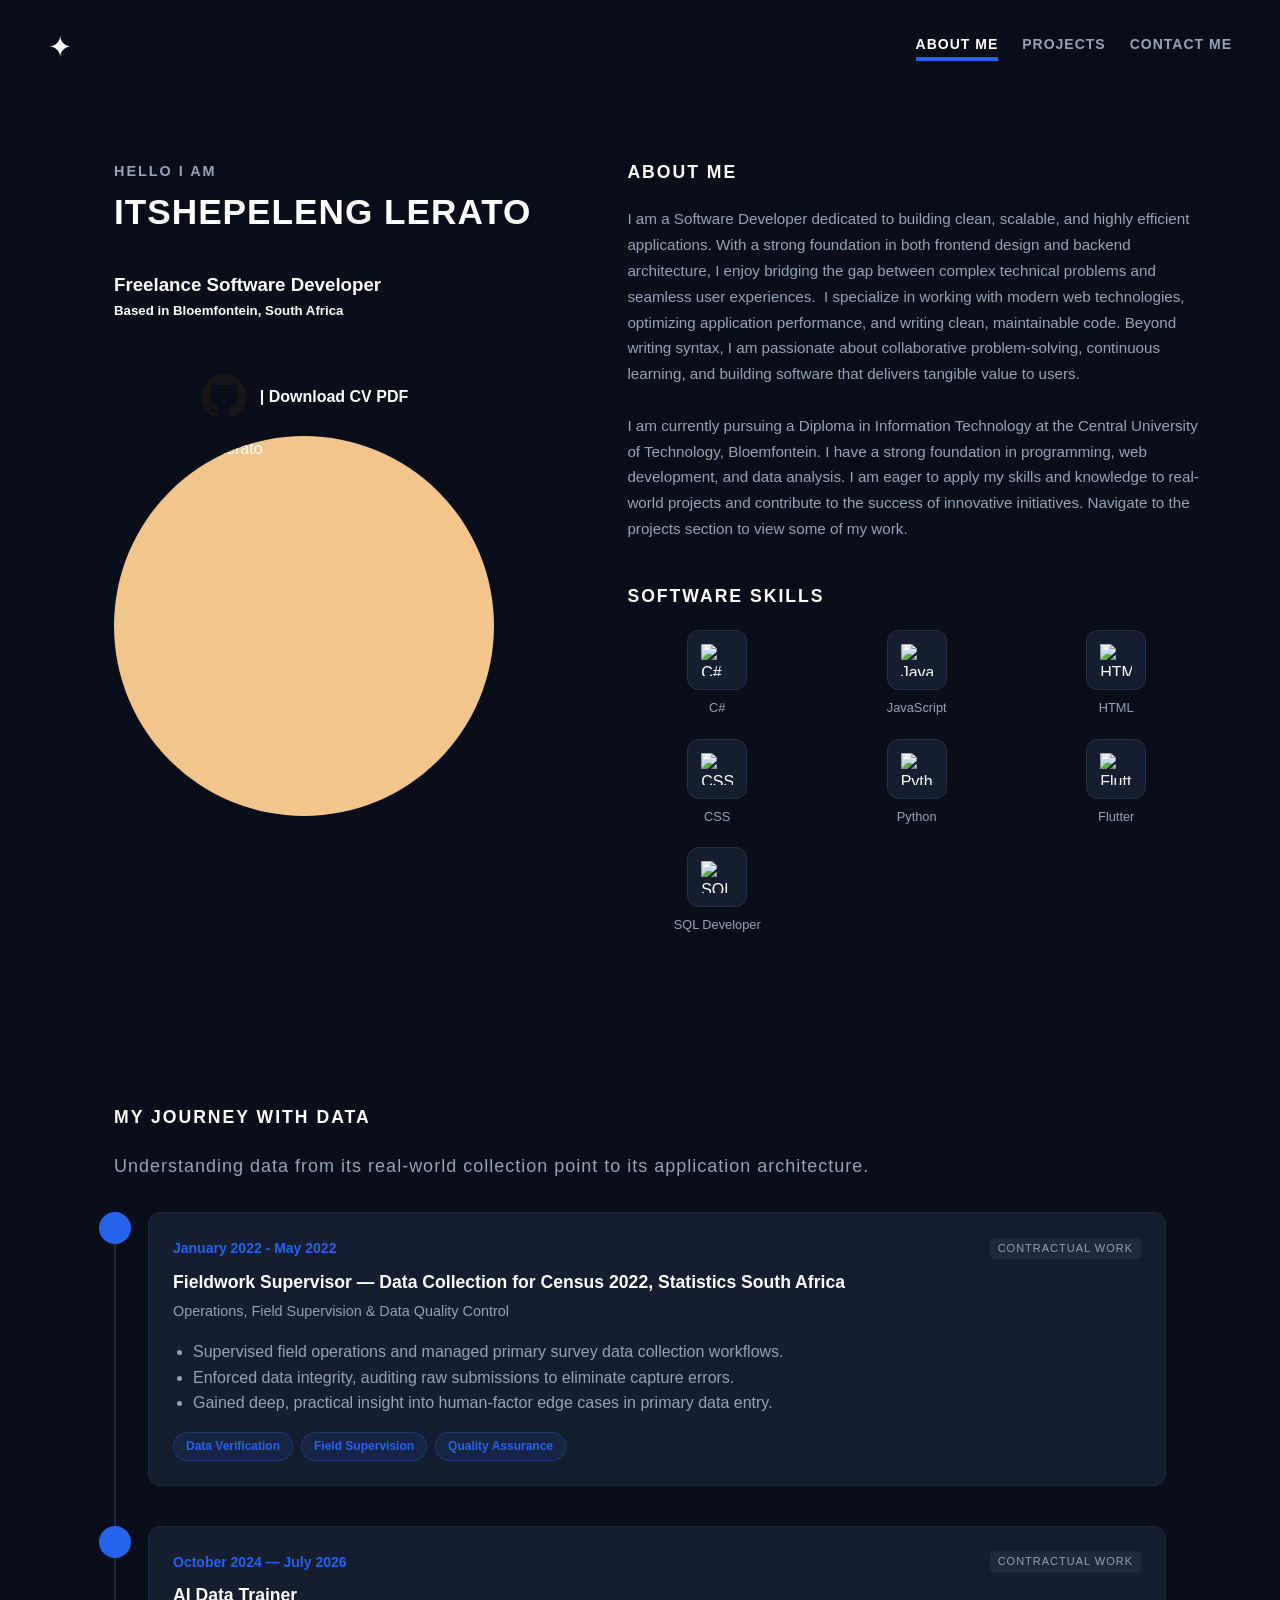
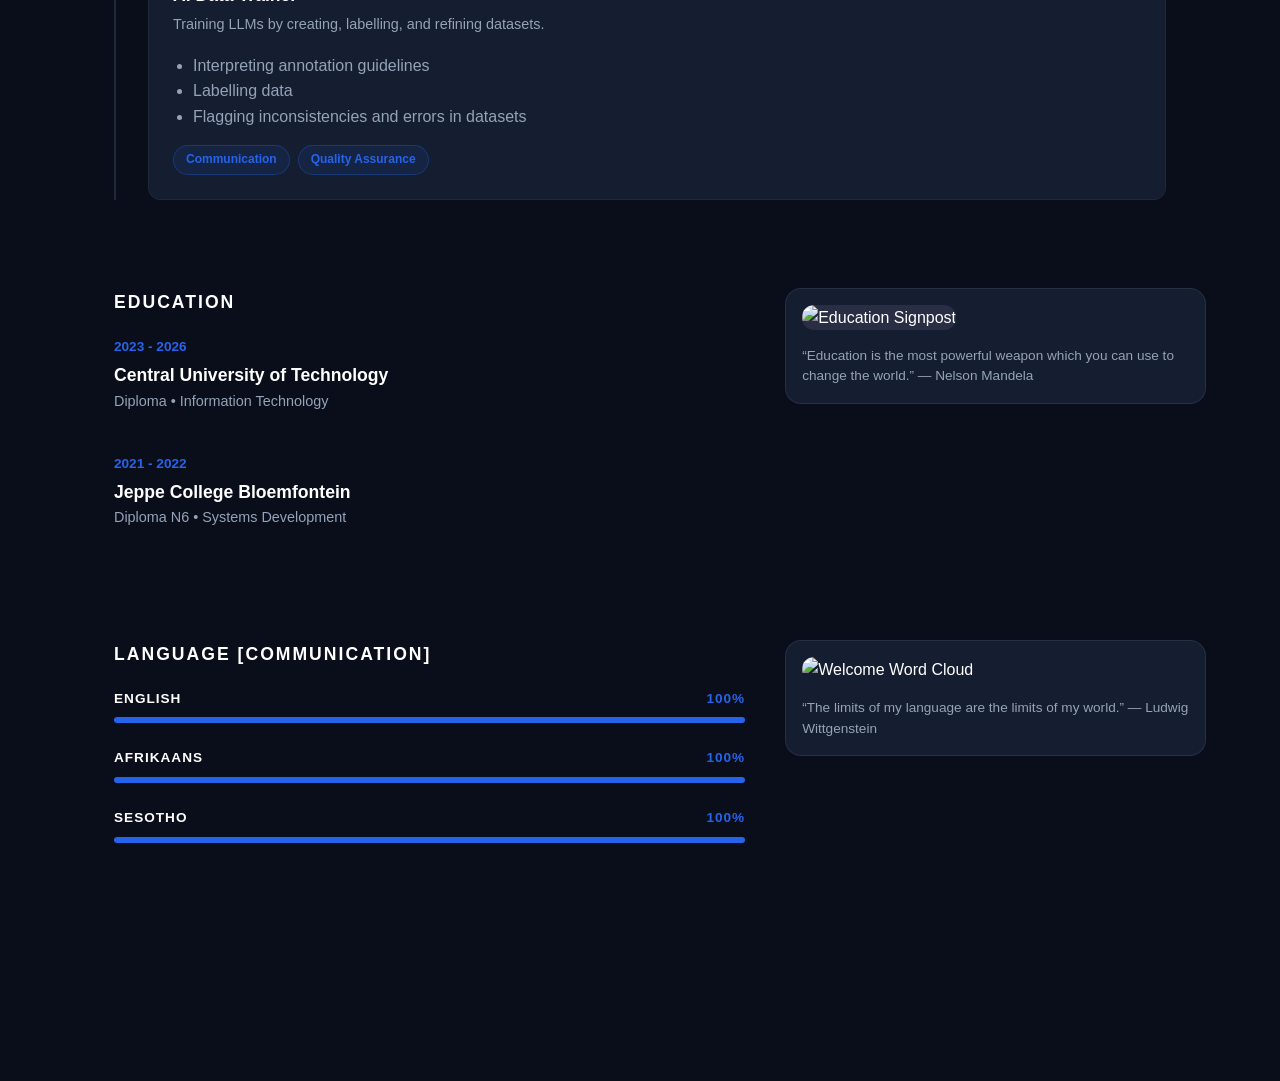
==== index.html @ 6b4634fc "Add portfolio links and contact form" ====
<!DOCTYPE html>
<html lang="en">
<head>
  <meta charset="UTF-8" />
  <meta name="viewport" content="width=device-width, initial-scale=1.0"/>
  <title>Itshepeleng Lerato Portfolio</title>
  <link rel="stylesheet" href="css/styles.css" />
</head>
<body>

  <!-- Top Navigation Bar -->
  <header class="navbar">
    <div class="nav-logo">✦</div>
    <nav class="nav-links">
      <a href="index.html" class="nav-item active">ABOUT ME</a>
      <a href="projects.html" class="nav-item">PROJECTS</a>
      <a href="contact.html" class="nav-item">CONTACT ME</a>
    </nav>
  </header>

  <main class="container">
    
    <!-- Hero / About Section -->
    <section id="about" class="hero-section">
      <div class="hero-left">
        <span class="greeting">HELLO I AM</span>
        <h1 class="hero-name">ITSHEPELENG LERATO</h1>

        <h3>Freelance Software Developer</h3>
        <h5>Based in Bloemfontein, South Africa </h5><br><br>
        <div class="profile-links">
          <a class="profile-github-link" href="https://github.com/Itshepeleng" target="_blank" rel="noopener noreferrer" aria-label="Visit GitHub profile">
            <img src="assets/images/GitHub.png" alt="" />
          </a>
          <a class="cv-download-link" href="assets/documents/Itshepeleng%20Lerato%20CV1.pdf" download="Itshepeleng Lerato CV1.pdf">     |     Download CV PDF</a>
        </div>
        <!-- <div class="social-links">
          <a href="https://instagram.com" target="_blank" aria-label="Instagram"><i class="fab fa-instagram"></i></a>
          <a href="https://github.com/Itshepeleng" target="_blank" aria-label="GitHub"><i class="fab fa-github"></i></a>
        </div> -->

        <div class="avatar-wrapper">
          <img src="assets/images/IMG-20260518-WA0043.jpg" alt="Itshepeleng Lerato" class="profile-img" />
        </div>
      </div>

      <div class="hero-right">
        <div class="section-block">
          <h2 class="section-title">ABOUT ME</h2>
          <p class="bio-text">
           I am a Software Developer dedicated to building clean, scalable, and highly efficient applications. With a strong foundation in both frontend design and backend architecture, I enjoy bridging the gap between complex technical problems and seamless user experiences. 

I specialize in working with modern web technologies, optimizing application performance, and writing clean, maintainable code. Beyond writing syntax, I am passionate about collaborative problem-solving, continuous learning, and building software that delivers tangible value to users.
          </p>
          <br>
          <p class="bio-text">
            I am currently pursuing a Diploma in Information Technology at the Central University of Technology, Bloemfontein. I have a strong foundation in programming, web development, and data analysis. I am eager to apply my skills and knowledge to real-world projects and contribute to the success of innovative initiatives. Navigate to the projects section to view some of my work.
        </div>

        <!-- Software Skills Grid -->
        <div class="section-block">
          <h2 class="section-title">SOFTWARE SKILLS</h2>
          <div class="skills-grid">
            <div class="skill-card">
              <div class="icon-box"><img src="assets/images/C (CSharp).png" alt="C#" /></div>
              <span>C#</span>
            </div>
            <div class="skill-card">
              <div class="icon-box"><img src="assets/images/JavaScript.png" alt="JavaScript" /></div>
              <span>JavaScript</span>
            </div>
            <div class="skill-card">
              <div class="icon-box"><img src="assets/images/HTML5.png" alt="HTML" /></div>
              <span>HTML</span>
            </div>
            <div class="skill-card">
              <div class="icon-box"><img src="assets/images/CSS3.png" alt="CSS" /></div>
              <span>CSS</span>
            </div>
            <div class="skill-card">
              <div class="icon-box"><img src="assets/images/Python.png" alt="Python" /></div>
              <span>Python</span>
            </div>
            <div class="skill-card">
              <div class="icon-box"><img src="assets/images/Flutter.png" alt="Flutter" /></div>
              <span>Flutter</span>
            </div>
            <div class="skill-card">
              <div class="icon-box"><img src="assets/images/SQL Developer.png" alt="SQL" /></div>
              <span>SQL Developer</span>
            </div>
          </div>
        </div>
      </div>
    </section>

    <section class="journey-section">
  <div class="journey-header">
    <h2 class="section-title">MY JOURNEY WITH DATA</h2>
    <p class="section-subtitle">
      Understanding data from its real-world collection point to its application architecture.
    </p>
  </div>

  <div class="timeline">
    <!-- 2022 Experience Card -->
    <div class="timeline-item">
      <div class="timeline-icon">
        <i class="fas fa-clipboard-check"></i>
      </div>
      <div class="timeline-content">
        <div class="card-top-bar">
          <span class="timeline-date">January 2022 - May 2022</span>
          <span class="badge-phase">Contractual Work</span>
        </div>
        <h3>Fieldwork Supervisor — Data Collection for Census 2022, Statistics South Africa</h3>
        <p class="role-desc">Operations, Field Supervision & Data Quality Control</p>
        <ul class="timeline-list">
          <li>Supervised field operations and managed primary survey data collection workflows.</li>
          <li>Enforced data integrity, auditing raw submissions to eliminate capture errors.</li>
          <li>Gained deep, practical insight into human-factor edge cases in primary data entry.</li>
        </ul>
        <div class="skill-tags">
          <span class="tag">Data Verification</span>
          <span class="tag">Field Supervision</span>
          <span class="tag">Quality Assurance</span>
        </div>
      </div>
    </div>

    <!-- Data training -->
    <div class="timeline-item">
      <div class="timeline-icon">
        <i class="fas fa-code"></i>
      </div>
      <div class="timeline-content">
        <div class="card-top-bar">
          <span class="timeline-date">October 2024 — July 2026</span>
          <span class="badge-phase">Contractual Work</span>
        </div>
        <h3>AI Data Trainer</h3>
        <p class="role-desc">Training LLMs by creating, labelling, and refining datasets.</p>
        <ul class="timeline-list">
          <li>Interpreting annotation guidelines</li>
          <li>Labelling data</li>
          <li>Flagging inconsistencies and errors in datasets</li>
        </ul>
        <div class="skill-tags">
          <span class="tag">Communication</span>
          <span class="tag">Quality Assurance</span>
        </div>
      </div>
    </div>
  </div>
</section>

<!--<script src="js/journey.js"></script>-->

    <!-- Education Section -->
    <section class="split-section">
      <div class="content-left">
        <h2 class="section-title">EDUCATION</h2>
        
        <div class="timeline-item">
          <span class="date-range">2023 - 2026</span>
          <h3>Central University of Technology</h3>
          <p>Diploma • Information Technology</p>
        </div>

        <div class="timeline-item">
          <span class="date-range">2021 - 2022</span>
          <h3>Jeppe College Bloemfontein</h3>
          <p>Diploma N6 • Systems Development</p>
        </div>
      </div>

      <div class="content-right">
        <div class="quote-card">
          <img src="assets/images/graduate-college-high-school-or-university-cap-graduation-hat-of-degree-ceremony-photo.jpg" alt="Education Signpost" class="quote-image-placeholder" />
          <!--<div class="quote-image-placeholder"></div>-->
          <p class="quote-text">“Education is the most powerful weapon which you can use to change the world.” — Nelson Mandela</p>
        </div>
      </div>
    </section>

    <!-- Experience Section -->
    <!-- <section class="split-section">
      <div class="content-left">
        <h2 class="section-title">EXPERIENCE</h2>
        
        <div class="timeline-item">
          <span class="date-range">January 2022 - May 2022</span>
          <h3>Statistics South Africa</h3>
          <p>Fieldwork Supervisor</p>
        </div>
      </div>

      <div class="content-right">
        <div class="quote-card">
          <img src="assets/images/360_F_480595203_fOgg0U7o0I7emsJ1J2FhbobwCXAnpaxx.jpg" alt="Knowledge Signpost" class="quote-img" />
          <p class="quote-text">“Every new experience brings its own maturity and a greater clarity of vision.” — Indira Gandhi</p>
        </div>
      </div>
    </section>
 -->
    <!-- Language Section -->
    <section class="split-section">
      <div class="content-left">
        <h2 class="section-title">LANGUAGE [COMMUNICATION]</h2>

        <div class="progress-item">
          <div class="progress-label">
            <span>ENGLISH</span>
            <span>100%</span>
          </div>
          <div class="progress-bar-bg"><div class="progress-fill" style="width: 100%;"></div></div>
        </div>

        <div class="progress-item">
          <div class="progress-label">
            <span>AFRIKAANS</span>
            <span>100%</span>
          </div>
          <div class="progress-bar-bg"><div class="progress-fill" style="width: 100%;"></div></div>
        </div>

        <div class="progress-item">
          <div class="progress-label">
            <span>SESOTHO</span>
            <span>100%</span>
          </div>
          <div class="progress-bar-bg"><div class="progress-fill" style="width: 100%;"></div></div>
        </div>
      </div>

      <div class="content-right">
        <div class="quote-card">
          <img src="assets/images/istockphoto-1462788498-612x612.jpg" alt="Welcome Word Cloud" class="quote-img" />
          <p class="quote-text">“The limits of my language are the limits of my world.” — Ludwig Wittgenstein</p>
        </div>
      </div>
    </section>

  </main>

  <script src="js/script.js"></script>
  <script src="js/page-scroll.js"></script>

</body>
</html>
---- css/styles.css ----
/* Dark Space Theme Setup */
:root {
  --bg-color: #080b18;
  --card-bg: rgba(255, 255, 255, 0.03);
  --card-border: rgba(255, 255, 255, 0.08);
  --text-primary: #ffffff;
  --text-secondary: #94a3b8;
  --accent-blue: #38bdf8;
  --accent-blue-dark: #0284c7;
  --font-main: system-ui, -apple-system, BlinkMacSystemFont, "Segoe UI", Roboto, sans-serif;
}

* {
  box-sizing: border-box;
  margin: 0;
  padding: 0;
}

body {
  background-color: var(--bg-color);
  color: var(--text-primary);
  font-family: var(--font-main);
  line-height: 1.6;
  padding-bottom: 80px;
  transition: opacity 380ms ease, transform 380ms ease;
}

body.is-page-leaving-forward {
  opacity: 0;
  transform: translateY(-14px);
}

body.is-page-leaving-backward {
  opacity: 0;
  transform: translateY(14px);
}

@media (prefers-reduced-motion: reduce) {
  body {
    transition: none;
  }
}

/* Navbar */
.navbar {
  display: flex;
  justify-content: space-between;
  align-items: center;
  padding: 24px 60px;
  background: transparent;
}

.nav-logo {
  font-size: 1.8rem;
}

.nav-links {
  display: flex;
  gap: 32px;
}

.nav-item {
  color: var(--text-secondary);
  text-decoration: none;
  font-size: 0.85rem;
  letter-spacing: 1.5px;
  font-weight: 600;
  position: relative;
  padding-bottom: 6px;
  transition: color 0.3s;
}

.nav-item:hover,
.nav-item.active {
  color: var(--text-primary);
}

.nav-item.active::after {
  content: '';
  position: absolute;
  bottom: 0;
  left: 0;
  width: 100%;
  height: 2px;
  background-color: var(--accent-blue);
}

/* Main Layout Container */
.container {
  max-width: 1200px;
  margin: 0 auto;
  padding: 0 40px;
}

/* Hero Section Split */
.hero-section {
  display: grid;
  grid-template-columns: 45% 55%;
  gap: 40px;
  padding: 40px 0 80px;
  align-items: start;
}

.greeting {
  color: var(--text-secondary);
  font-size: 0.9rem;
  letter-spacing: 2px;
  font-weight: 600;
}

.hero-name {
  font-size: 2.2rem;
  font-weight: 800;
  letter-spacing: 1px;
  margin-bottom: 30px;
}

.avatar-wrapper {
  width: 380px;
  height: 380px;
  border-radius: 50%;
  overflow: hidden;
  background-color: #f1c58c; /* Matches warm background behind profile pic */
}

.profile-links {
  display: flex;
  width: 380px;
  max-width: 100%;
  align-items: center;
  justify-content: center;
  margin-bottom: 16px;
  gap: 12px;
}

.profile-github-link {
  display: flex;
}

.profile-github-link img {
  width: 48px;
  height: 48px;
  object-fit: contain;
}

.cv-download-link {
  color: var(--text-primary);
  font-weight: 600;
  text-decoration: none;
}

.cv-download-link:hover {
  text-decoration: underline;
}

.profile-img {
  width: 100%;
  height: 100%;
  object-fit: cover;
}

/* Section Blocks & Titles */
.section-block {
  margin-bottom: 40px;
}

.section-title {
  font-size: 1.1rem;
  letter-spacing: 2px;
  color: var(--text-primary);
  margin-bottom: 20px;
  font-weight: 700;
}

.bio-text {
  color: var(--text-secondary);
  font-size: 0.95rem;
  line-height: 1.7;
}

/* Software Skills Grid */
.skills-grid {
  display: grid;
  grid-template-columns: repeat(3, 1fr);
  gap: 20px;
}

.skill-card {
  display: flex;
  flex-direction: column;
  align-items: center;
  gap: 8px;
}

.icon-box {
  width: 60px;
  height: 60px;
  background: var(--card-bg);
  border: 1px solid var(--card-border);
  border-radius: 12px;
  display: flex;
  justify-content: center;
  align-items: center;
}

.icon-box img {
  width: 32px;
  height: 32px;
}

.skill-card span {
  font-size: 0.8rem;
  color: var(--text-secondary);
}

/* Two Column Split Section */
.split-section {
  display: grid;
  grid-template-columns: 60% 40%;
  gap: 40px;
  margin-bottom: 70px;
  align-items: start;
}

/* Timeline Left Side */
.timeline-item {
  margin-bottom: 28px;
}

.date-range {
  color: var(--accent-blue);
  font-size: 0.85rem;
  font-weight: 600;
  display: block;
  margin-bottom: 4px;
}

.timeline-item h3 {
  font-size: 1.1rem;
  font-weight: 700;
}

.timeline-item p {
  color: var(--text-secondary);
  font-size: 0.9rem;
}

/* Right Side Quote Card */
.quote-card {
  background: var(--card-bg);
  border: 1px solid var(--card-border);
  border-radius: 16px;
  padding: 16px;
}

.quote-image-placeholder {
  width: 100%;
  height: 180px;
  background-color: #2a2e45;
  border-radius: 12px;
  margin-bottom: 16px;
}

.quote-img {
  width: 100%;
  height: 180px;
  object-fit: cover;
  border-radius: 12px;
  margin-bottom: 16px;
}

.quote-text {
  font-size: 0.85rem;
  color: var(--text-secondary);
  line-height: 1.5;
}

/* Language Progress Bars */
.progress-item {
  margin-bottom: 24px;
}

.progress-label {
  display: flex;
  justify-content: space-between;
  font-size: 0.85rem;
  font-weight: 600;
  letter-spacing: 1px;
  margin-bottom: 8px;
}

.progress-label span:last-child {
  color: var(--accent-blue);
}

.progress-bar-bg {
  width: 100%;
  height: 6px;
  background: var(--card-border);
  border-radius: 3px;
  overflow: hidden;
}

.progress-fill {
  height: 100%;
  background: var(--accent-blue);
}

/*old projects page css*/
/* Projects Section Setup */
.projects-section {
  text-align: center;
  padding: 40px 0 80px;
}

.page-title {
  font-size: 2rem;
  letter-spacing: 2px;
  font-weight: 800;
  margin-bottom: 50px;
}

/* Responsive 3-Column Grid matching Flutter childAspectRatio */
.projects-grid {
  display: grid;
  grid-template-columns: repeat(3, 1fr);
  gap: 24px;
  max-width: 1200px;
  margin: 0 auto;
}

/* Clickable Project Card */
.project-card {
  text-decoration: none;
  color: inherit;
  display: flex;
  flex-direction: column;
  background-color: var(--card-bg, #0b1329);
  border: 1px solid var(--card-border, rgba(255, 255, 255, 0.08));
  border-radius: 16px;
  overflow: hidden;
  transition: transform 0.25s ease, border-color 0.25s ease, box-shadow 0.25s ease;
  cursor: pointer;
}

.project-card:hover {
  transform: translateY(-6px);
  border-color: var(--accent-blue, #38bdf8);
  box-shadow: 0 10px 25px rgba(0, 0, 0, 0.4);
}

/* Placeholder or Thumbnail Box */
.project-image-box {
  width: 100%;
  aspect-ratio: 1.1 / 1;
  background-color: #1e3a60; /* Matches the solid blue placeholder in screenshot */
  display: flex;
  justify-content: center;
  align-items: center;
  overflow: hidden;
}

.project-image-box img {
  width: 100%;
  height: 100%;
  object-fit: cover;
}

.placeholder-icon {
  width: 48px;
  height: 48px;
  opacity: 0.8;
}

/* Card Content Details */
.project-info {
  padding: 16px 20px;
  text-align: left;
  background-color: rgba(255, 255, 255, 0.02);
}

.project-title {
  font-size: 1rem;
  font-weight: 700;
  color: #ffffff;
  margin-bottom: 4px;
}

.project-category {
  font-size: 0.75rem;
  font-weight: 600;
  color: var(--accent-blue, #38bdf8);
  letter-spacing: 0.5px;
}

/* Responsive Scaling for smaller displays */
@media (max-width: 900px) {
  .projects-grid {
    grid-template-columns: repeat(2, 1fr);
  }
}

@media (max-width: 600px) {
  .projects-grid {
    grid-template-columns: 1fr;
  }
}


/*new projects page css*/
/* Projects Layout Container */
.projects-section {
  max-width: 900px;
  margin: 0 auto;
  padding: 40px 0 80px;
}

.page-title {
  text-align: center;
  font-size: 2rem;
  letter-spacing: 2px;
  font-weight: 800;
  margin-bottom: 50px;
}

/* Vertical Stacked Layout */
.projects-list {
  display: flex;
  flex-direction: column;
  gap: 32px;
}

/* Individual Project Card Row */
.project-card-row {
  display: flex;
  background-color: var(--card-bg, rgba(255, 255, 255, 0.03));
  border: 1px solid var(--card-border, rgba(255, 255, 255, 0.08));
  border-radius: 16px;
  overflow: hidden;
  transition: border-color 0.25s ease, box-shadow 0.25s ease;
}

.project-card-row:hover {
  border-color: var(--accent-blue, #38bdf8);
  box-shadow: 0 8px 24px rgba(0, 0, 0, 0.35);
}

/* Image Column */
.project-image-box {
  width: 320px;
  min-height: 220px;
  background-color: #1e3a60;
  display: flex;
  justify-content: center;
  align-items: center;
  flex-shrink: 0;
}

.project-image-box img {
  width: 100%;
  height: 100%;
  object-fit: cover;
}

.placeholder-icon {
  width: 56px;
  height: 56px;
  opacity: 0.8;
}

/* Text Content Column */
.project-content {
  display: flex;
  flex-direction: column;
  justify-content: space-between;
  padding: 28px;
  flex: 1;
}

.project-header {
  margin-bottom: 12px;
}

.project-title {
  font-size: 1.3rem;
  font-weight: 700;
  color: var(--text-primary, #ffffff);
  margin-bottom: 4px;
}

.project-category {
  font-size: 0.8rem;
  font-weight: 600;
  color: var(--accent-blue, #38bdf8);
  letter-spacing: 0.5px;
  text-transform: uppercase;
}

.project-description {
  color: var(--text-secondary, #94a3b8);
  font-size: 0.95rem;
  line-height: 1.6;
  margin-bottom: 24px;
}

/* "Take a Look" Action Button */
.take-a-look-btn {
  display: inline-flex;
  align-items: center;
  gap: 8px;
  align-self: flex-start;
  padding: 10px 20px;
  border-radius: 6px;
  background-color: transparent;
  color: var(--accent-blue, #38bdf8);
  border: 1px solid var(--accent-blue, #38bdf8);
  font-size: 0.85rem;
  font-weight: 600;
  letter-spacing: 0.5px;
  text-decoration: none;
  transition: background-color 0.2s ease, color 0.2s ease;
  cursor: pointer;
  font-family: inherit;
}

.take-a-look-btn:hover {
  background-color: var(--accent-blue, #38bdf8);
  color: #080b18;
}

.project-choice-dialog {
  position: fixed;
  inset: 50% auto auto 50%;
  transform: translate(-50%, -50%);
  width: min(420px, calc(100% - 32px));
  padding: 28px;
  color: var(--text-primary);
  background: var(--card-bg);
  border: 1px solid var(--border-color);
  border-radius: 8px;
  box-shadow: 0 20px 60px rgba(0, 0, 0, 0.45);
}

.project-choice-dialog::backdrop {
  background: rgba(0, 0, 0, 0.68);
}

.project-dialog-close {
  display: block;
  margin: 0 0 20px auto;
  padding: 6px 10px;
  color: var(--text-secondary);
  background: transparent;
  border: 1px solid var(--border-color);
  border-radius: 4px;
  cursor: pointer;
}

.project-choice-dialog h2 {
  margin-bottom: 8px;
  font-size: 1.2rem;
}

.project-choice-dialog p {
  margin-bottom: 20px;
  color: var(--text-secondary);
  line-height: 1.5;
}

.project-dialog-options {
  display: grid;
  gap: 10px;
}

.project-dialog-option {
  display: block;
  width: 100%;
  padding: 12px 14px;
  color: var(--text-primary);
  background: transparent;
  border: 1px solid var(--accent-blue);
  border-radius: 4px;
  font: inherit;
  text-align: center;
  text-decoration: none;
}

.project-dialog-option:hover:not(:disabled) {
  color: #080b18;
  background: var(--accent-blue);
}

.project-dialog-option:disabled {
  color: var(--text-secondary);
  border-color: var(--border-color);
  cursor: not-allowed;
}

.project-dialog-option[hidden] {
  display: none;
}

/* Mobile Responsive Adjustments */
@media (max-width: 768px) {
  .project-card-row {
    flex-direction: column;
  }
  
  .project-image-box {
    width: 100%;
    height: 200px;
  }
}
/*contact screen css*/

:root {
  --bg-dark: #0A0E1A;
  --bg-gradient: linear-gradient(180deg, #0A0E1A 0%, #0F172A 100%);
  --card-bg: #151D30;
  --text-primary: #FFFFFF;
  --text-secondary: #94A3B8;
  --accent-blue: #2563EB;
  --border-color: #1E293B;
  --radius-medium: 12px;
  --radius-small: 6px;
}

* {
  box-sizing: border-box;
  margin: 0;
  padding: 0;
  font-family: 'Segoe UI', Tahoma, Geneva, Verdana, sans-serif;
}

body {
  color: var(--text-primary);
  background: var(--bg-dark);
  min-height: 100vh;
}

.bg-gradient {
  background: var(--bg-gradient);
}

/* Header Navbar */
.navbar {
  display: flex;
  justify-content: space-between;
  align-items: center;
  padding: 24px 48px;
}

.logo {
  font-size: 28px;
  color: var(--text-primary);
  text-decoration: none;
}

.nav-links {
  display: flex;
  gap: 24px;
}

.nav-item {
  color: var(--text-secondary);
  text-decoration: none;
  font-weight: 600;
  font-size: 14px;
  letter-spacing: 1px;
}

.nav-item.active {
  color: var(--text-primary);
  border-bottom: 2px solid var(--accent-blue);
  padding-bottom: 4px;
}

/* Main Container Layout */
.container {
  max-width: 1100px;
  margin: 0 auto;
  padding: 24px 24px 64px 24px;
}

.page-title {
  font-size: 28px;
  letter-spacing: 1px;
  margin-bottom: 32px;
}

.section-subtitle {
  color: var(--text-secondary);
  font-size: 18px;
  letter-spacing: 1px;
  margin-bottom: 20px;
}

/* Contact Grid Split */
.contact-grid {
  display: flex;
  gap: 32px;
}

.form-container {
  flex: 3;
}

.form-group {
  margin-bottom: 16px;
  display: flex;
  flex-direction: column;
}

input, select, textarea {
  width: 100%;
  padding: 14px 16px;
  background-color: var(--card-bg);
  border: 1px solid var(--border-color);
  border-radius: var(--radius-medium);
  color: var(--text-primary);
  font-size: 15px;
  outline: none;
}

input:focus, select:focus, textarea:focus {
  border-color: var(--accent-blue);
}

.error-message {
  color: #EF4444;
  font-size: 12px;
  margin-top: 4px;
}

.form-status {
  margin-top: 12px;
  color: var(--text-secondary);
  line-height: 1.5;
}

.form-status[data-state="success"] {
  color: #22c55e;
}

.form-status[data-state="error"] {
  color: #ef4444;
}

.btn-primary {
  width: 180px;
  padding: 14px;
  background-color: var(--accent-blue);
  color: #fff;
  border: none;
  border-radius: var(--radius-small);
  font-weight: bold;
  cursor: pointer;
}

.btn-primary:hover {
  opacity: 0.9;
}

.btn-primary:disabled {
  opacity: 0.6;
  cursor: wait;
}

/* Side Info Card */
.info-card {
  flex: 2;
  background-color: var(--card-bg);
  border: 1px solid var(--border-color);
  border-radius: var(--radius-medium);
  padding: 24px;
  height: fit-content;
}

.info-card h3 {
  color: var(--text-secondary);
  font-size: 14px;
  letter-spacing: 1px;
  margin-bottom: 16px;
}

.info-card p {
  color: var(--text-primary);
  line-height: 1.5;
}

/* Footer Dark Section */
.footer-section {
  background-color: var(--bg-dark);
  padding: 64px 48px;
  border-top: 1px solid var(--border-color);
}

.footer-container {
  max-width: 1100px;
  margin: 0 auto;
  display: flex;
  gap: 48px;
}

.footer-info {
  flex: 3;
}

.footer-title {
  font-size: 32px;
  letter-spacing: 1px;
  margin-bottom: 16px;
}

.footer-desc {
  color: var(--text-secondary);
  line-height: 1.6;
  margin-bottom: 32px;
}

.personal-details h3 {
  font-size: 20px;
  margin-bottom: 12px;
}

.personal-details p {
  color: var(--text-secondary);
  margin-bottom: 8px;
  font-size: 14px;
}

.personal-details a {
  color: var(--text-secondary);
  text-decoration: none;
}

.footer-profile {
  flex: 2;
  display: flex;
  flex-direction: column;
  align-items: center;
}

.profile-avatar {
  width: 220px;
  height: 220px;
  border-radius: 50%;
  object-fit: cover;
  margin-bottom: 20px;
}

.thank-you {
  letter-spacing: 4px;
  margin-bottom: 16px;
}

.social-links {
  display: flex;
  gap: 16px;
}

.social-links a {
  color: var(--text-primary);
  font-size: 20px;
  background-color: var(--card-bg);
  padding: 10px;
  border-radius: 50%;
  text-decoration: none;
}

/* Responsive adjustments */
@media (max-width: 768px) {
  .contact-grid, .footer-container {
    flex-direction: column;
  }
}

/* Journey Timeline */
.journey-section {
  padding: 48px 0;
}

.timeline {
  position: relative;
  margin-top: 32px;
  border-left: 2px solid var(--border-color);
  padding-left: 32px;
}

.timeline-item {
  position: relative;
  margin-bottom: 40px;
}

.timeline-icon {
  position: absolute;
  left: -49px;
  top: 0;
  width: 32px;
  height: 32px;
  border-radius: 50%;
  background: var(--accent-blue);
  color: #fff;
  display: flex;
  align-items: center;
  justify-content: center;
  font-size: 14px;
}

.timeline-content {
  background: var(--card-bg);
  border: 1px solid var(--border-color);
  border-radius: var(--radius-medium);
  padding: 24px;
}

.timeline-date {
  color: var(--accent-blue);
  font-weight: bold;
  font-size: 14px;
}

.role-desc {
  color: var(--text-secondary);
  font-size: 14px;
  margin: 4px 0 16px 0;
}

.timeline-list {
  list-style: disc;
  padding-left: 20px;
  color: var(--text-secondary);
  margin-bottom: 16px;
  line-height: 1.6;
}

.skill-tags {
  display: flex;
  flex-wrap: wrap;
  gap: 8px;
}

.tag {
  background: rgba(37, 99, 235, 0.1);
  color: var(--accent-blue);
  border: 1px solid rgba(37, 99, 235, 0.3);
  padding: 4px 12px;
  border-radius: 20px;
  font-size: 12px;
  font-weight: 600;
}

/* Home Highlight Card */
.data-highlight-card {
  background: var(--card-bg);
  border: 1px solid var(--border-color);
  border-radius: var(--radius-medium);
  padding: 24px;
  margin-top: 24px;
}

.card-header {
  display: flex;
  align-items: center;
  gap: 12px;
  margin-bottom: 12px;
}

.accent-icon {
  color: var(--accent-blue);
  font-size: 20px;
}

/* Scroll-driven Initial State */
.timeline-item {
  opacity: 0;
  transform: translateY(30px);
  transition: all 0.6s cubic-bezier(0.16, 1, 0.3, 1);
  cursor: pointer;
}

/* Scroll-driven In-View State */
.timeline-item.in-view {
  opacity: 1;
  transform: translateY(0);
}

/* Card Header Badge Layout */
.card-top-bar {
  display: flex;
  justify-content: space-between;
  align-items: center;
  margin-bottom: 8px;
}

.badge-phase {
  font-size: 11px;
  text-transform: uppercase;
  letter-spacing: 1px;
  padding: 2px 8px;
  border-radius: 4px;
  background: var(--border-color);
  color: var(--text-secondary);
}

/* Active Highlight Style */
.timeline-content {
  transition: border-color 0.3s ease, box-shadow 0.3s ease, transform 0.3s ease;
}

.timeline-item:hover .timeline-content,
.timeline-item.active-card .timeline-content {
  border-color: var(--accent-blue);
  box-shadow: 0 8px 24px rgba(37, 99, 235, 0.15);
  transform: translateX(4px);
}

.timeline-item:hover .timeline-icon,
.timeline-item.active-card .timeline-icon {
  box-shadow: 0 0 12px var(--accent-blue);
}

.tag {
  transition: transform 0.2s ease, background-color 0.2s ease;
}
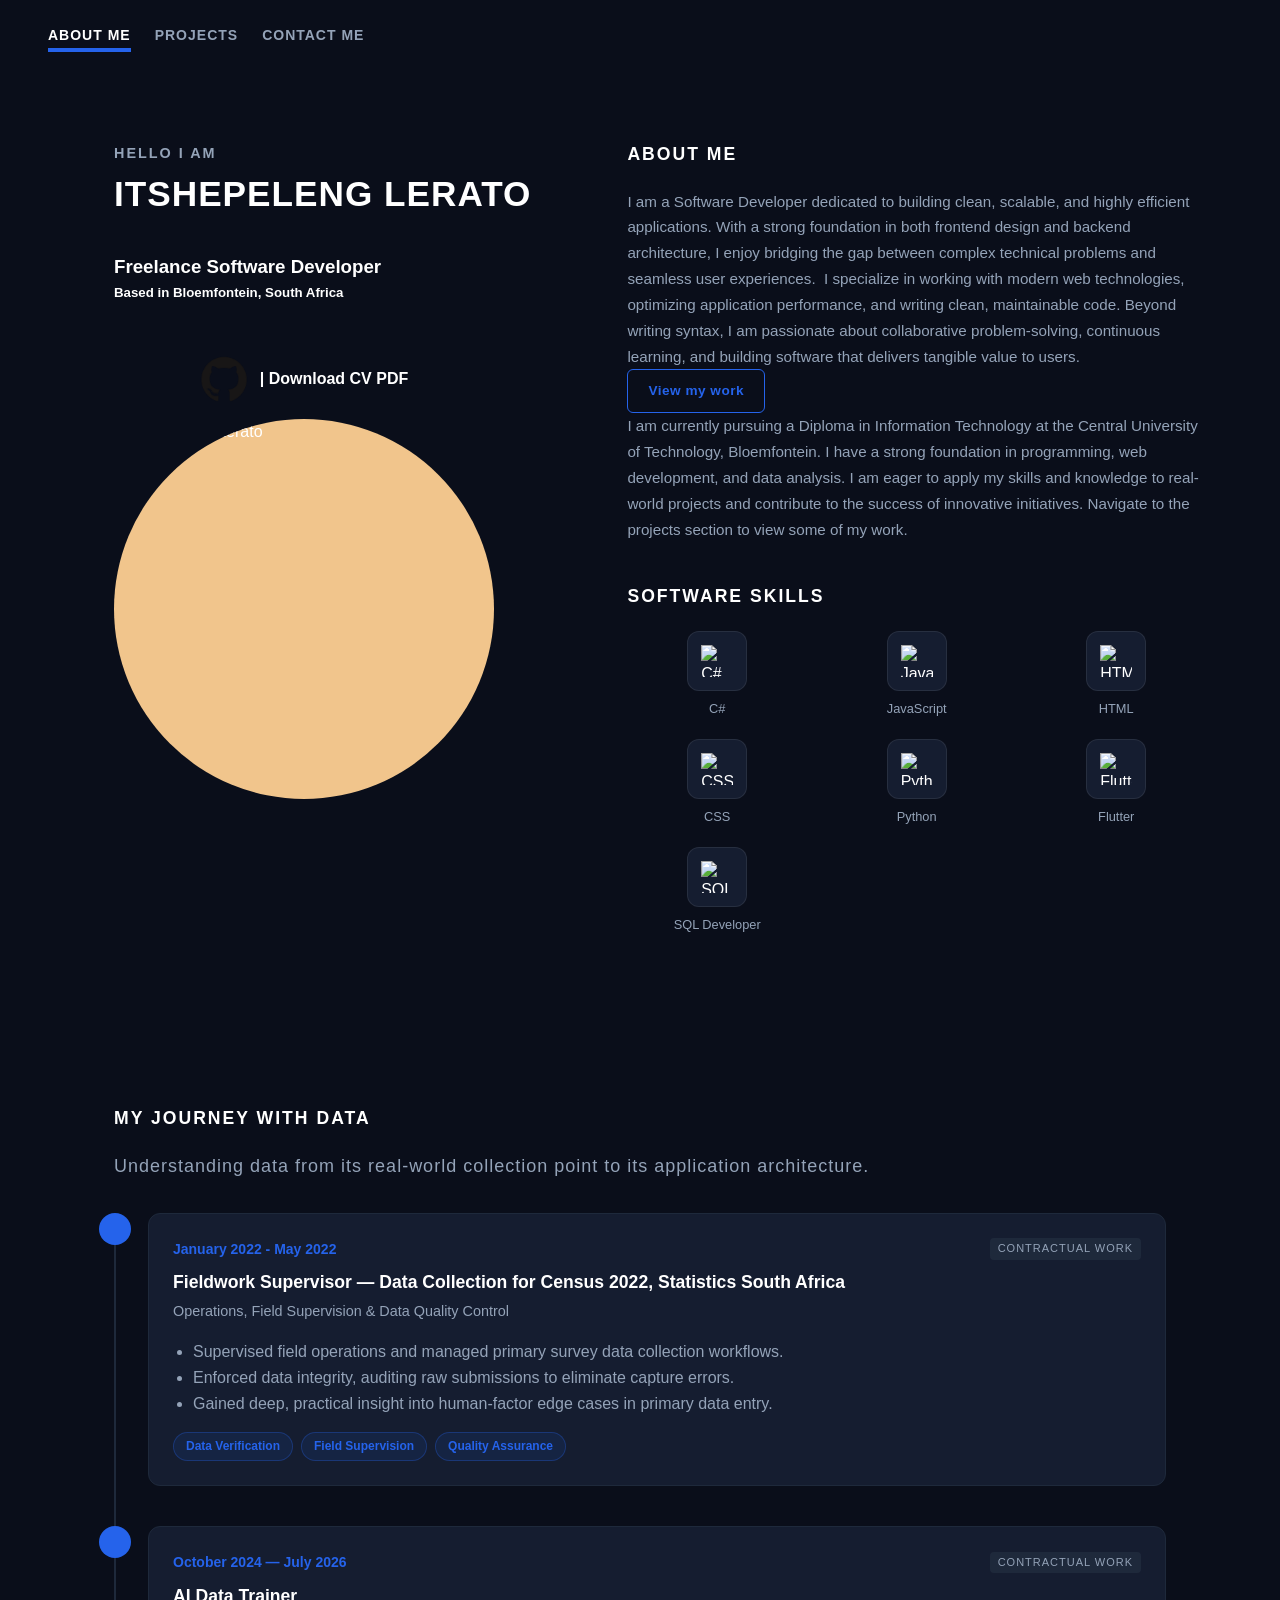
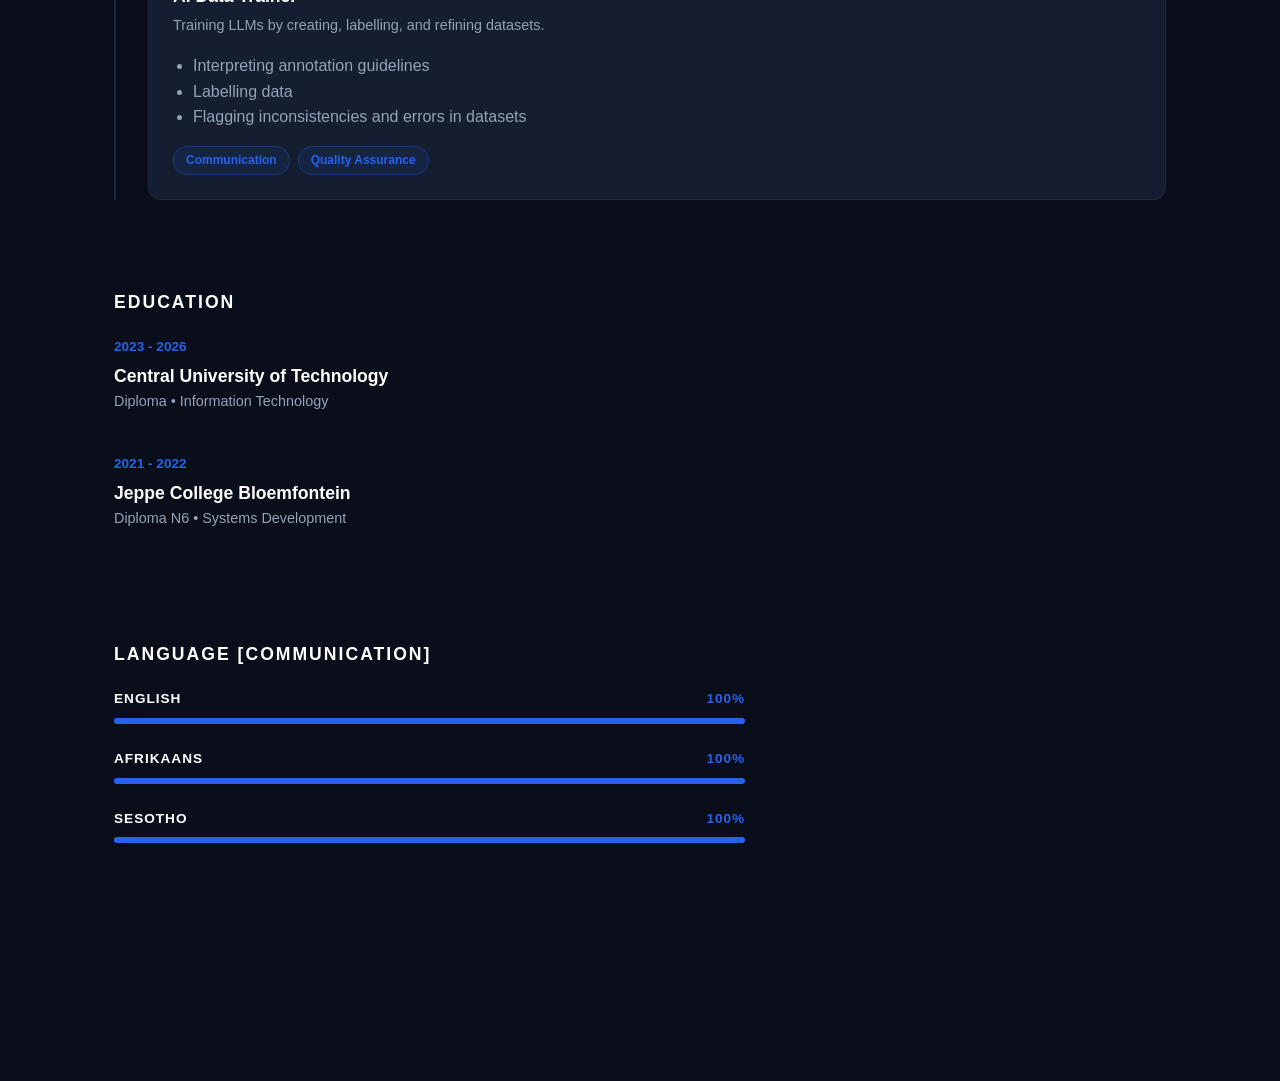
==== commit 6c568f2f: "Add home page projects CTA" ====
--- a/index.html
+++ b/index.html
@@ -10,7 +10,7 @@
 
   <!-- Top Navigation Bar -->
   <header class="navbar">
-    <div class="nav-logo">✦</div>
+    <!--<div class="nav-logo">✦</div>-->
     <nav class="nav-links">
       <a href="index.html" class="nav-item active">ABOUT ME</a>
       <a href="projects.html" class="nav-item">PROJECTS</a>
@@ -52,6 +52,7 @@
 
 I specialize in working with modern web technologies, optimizing application performance, and writing clean, maintainable code. Beyond writing syntax, I am passionate about collaborative problem-solving, continuous learning, and building software that delivers tangible value to users.
           </p>
+          <a class="take-a-look-btn" href="projects.html">View my work</a>
           <br>
           <p class="bio-text">
             I am currently pursuing a Diploma in Information Technology at the Central University of Technology, Bloemfontein. I have a strong foundation in programming, web development, and data analysis. I am eager to apply my skills and knowledge to real-world projects and contribute to the success of innovative initiatives. Navigate to the projects section to view some of my work.
@@ -174,13 +175,13 @@
         </div>
       </div>
 
-      <div class="content-right">
+      <!--<div class="content-right">
         <div class="quote-card">
           <img src="assets/images/graduate-college-high-school-or-university-cap-graduation-hat-of-degree-ceremony-photo.jpg" alt="Education Signpost" class="quote-image-placeholder" />
-          <!--<div class="quote-image-placeholder"></div>-->
-          <p class="quote-text">“Education is the most powerful weapon which you can use to change the world.” — Nelson Mandela</p>
-        </div>
-      </div>
+          <div class="quote-image-placeholder"></div>
+          <p class="quote-text">“Education is the most powerful weapon which you can -use to change the world.” — Nelson Mandela</p>
+        </div>
+      </div>-->
     </section>
 
     <!-- Experience Section -->
@@ -233,12 +234,12 @@
         </div>
       </div>
 
-      <div class="content-right">
+      <!-- <div class="content-right">
         <div class="quote-card">
           <img src="assets/images/istockphoto-1462788498-612x612.jpg" alt="Welcome Word Cloud" class="quote-img" />
           <p class="quote-text">“The limits of my language are the limits of my world.” — Ludwig Wittgenstein</p>
         </div>
-      </div>
+      </div> -->
     </section>
 
   </main>
--- a/css/styles.css
+++ b/css/styles.css
@@ -1022,4 +1022,71 @@
 
 .tag {
   transition: transform 0.2s ease, background-color 0.2s ease;
+}
+
+@media (max-width: 768px) {
+  .navbar {
+    padding: 16px 20px;
+    gap: 12px;
+    flex-wrap: wrap;
+  }
+
+  .nav-links {
+    flex: 1;
+    justify-content: space-between;
+    gap: 10px;
+  }
+
+  .nav-item {
+    font-size: 0.75rem;
+    letter-spacing: 0.5px;
+  }
+
+  .hero-section {
+    grid-template-columns: minmax(0, 1fr);
+    gap: 32px;
+    padding: 24px 0 48px;
+  }
+
+  .hero-left,
+  .hero-right {
+    min-width: 0;
+  }
+
+  .hero-name {
+    font-size: 1.8rem;
+    line-height: 1.2;
+  }
+
+  .avatar-wrapper {
+    width: min(320px, 100%);
+    height: auto;
+    aspect-ratio: 1;
+    margin-inline: auto;
+  }
+
+  .split-section {
+    grid-template-columns: minmax(0, 1fr);
+    gap: 24px;
+    margin-bottom: 48px;
+  }
+
+  .skills-grid {
+    grid-template-columns: repeat(3, minmax(0, 1fr));
+    gap: 16px;
+  }
+
+  .card-top-bar {
+    align-items: flex-start;
+    flex-wrap: wrap;
+    gap: 8px;
+  }
+
+  .timeline-content {
+    padding: 18px;
+  }
+
+  .footer-section {
+    padding: 40px 24px;
+  }
 }
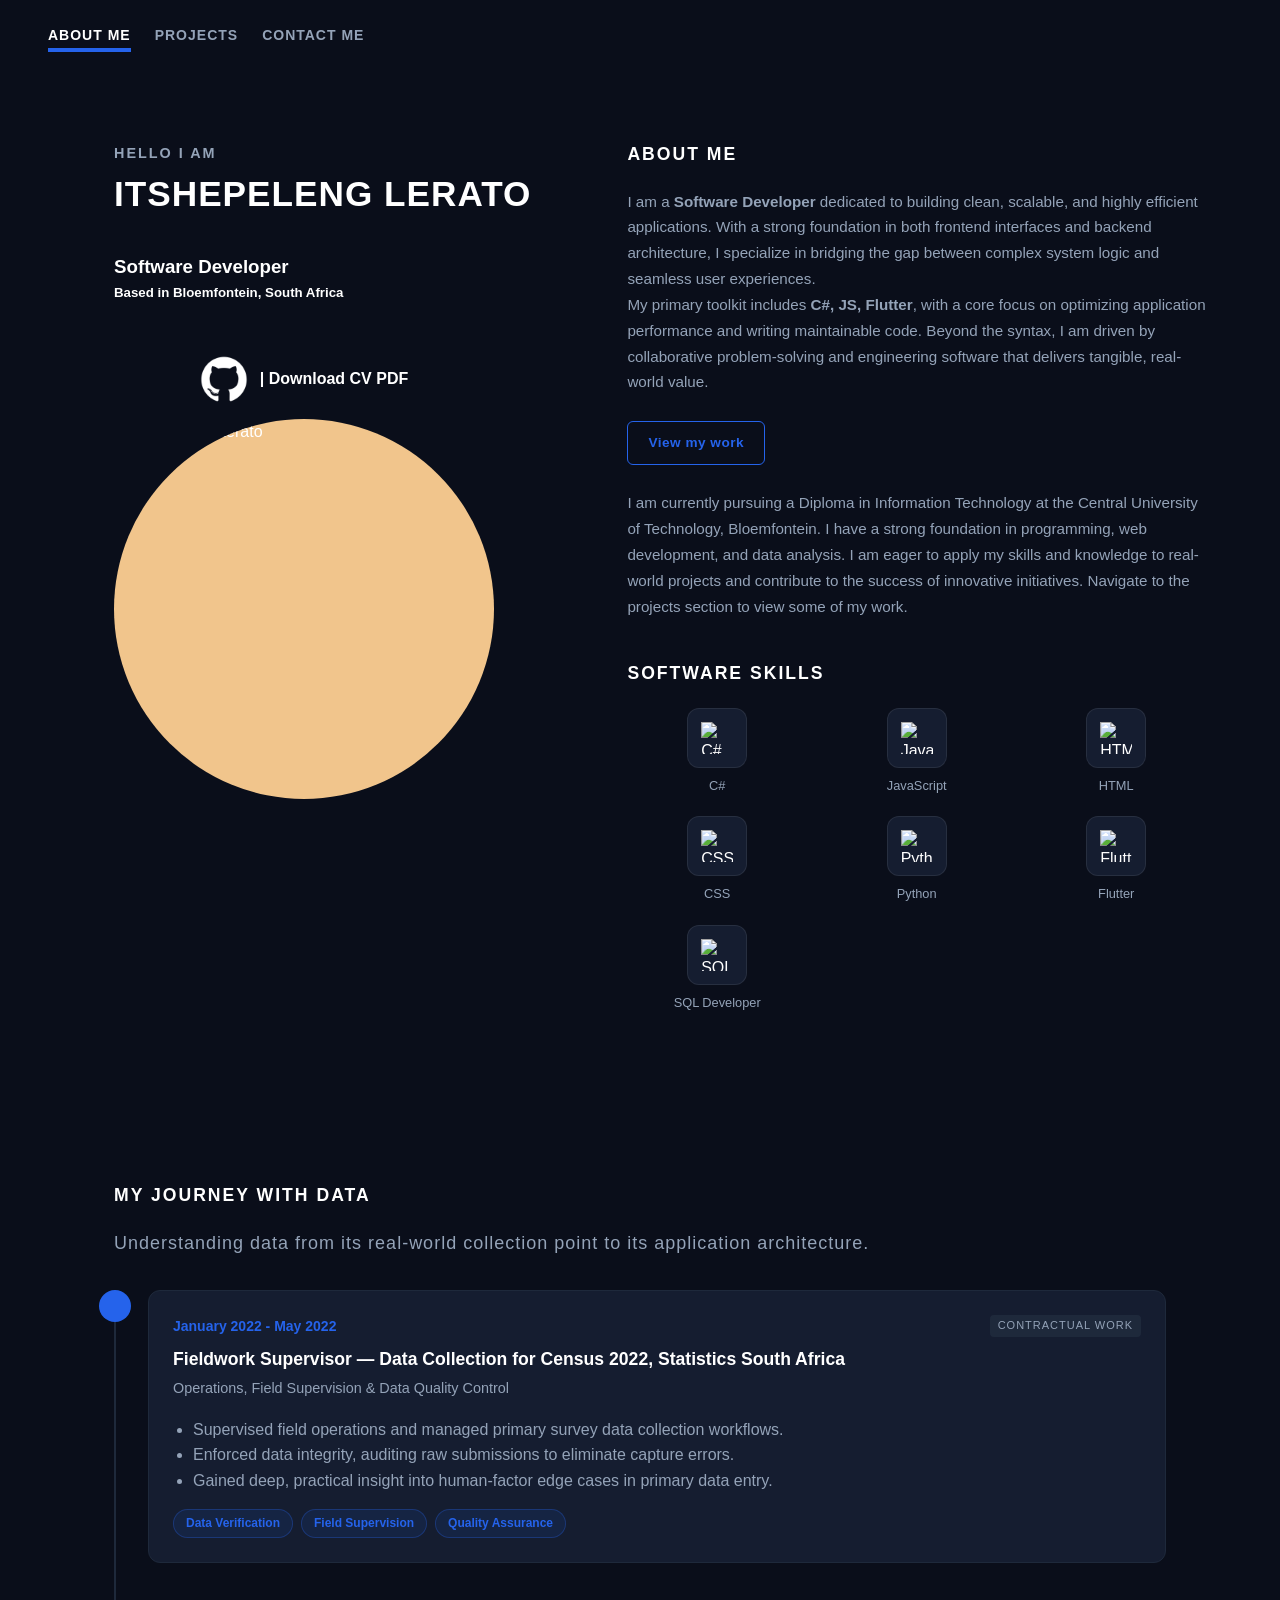
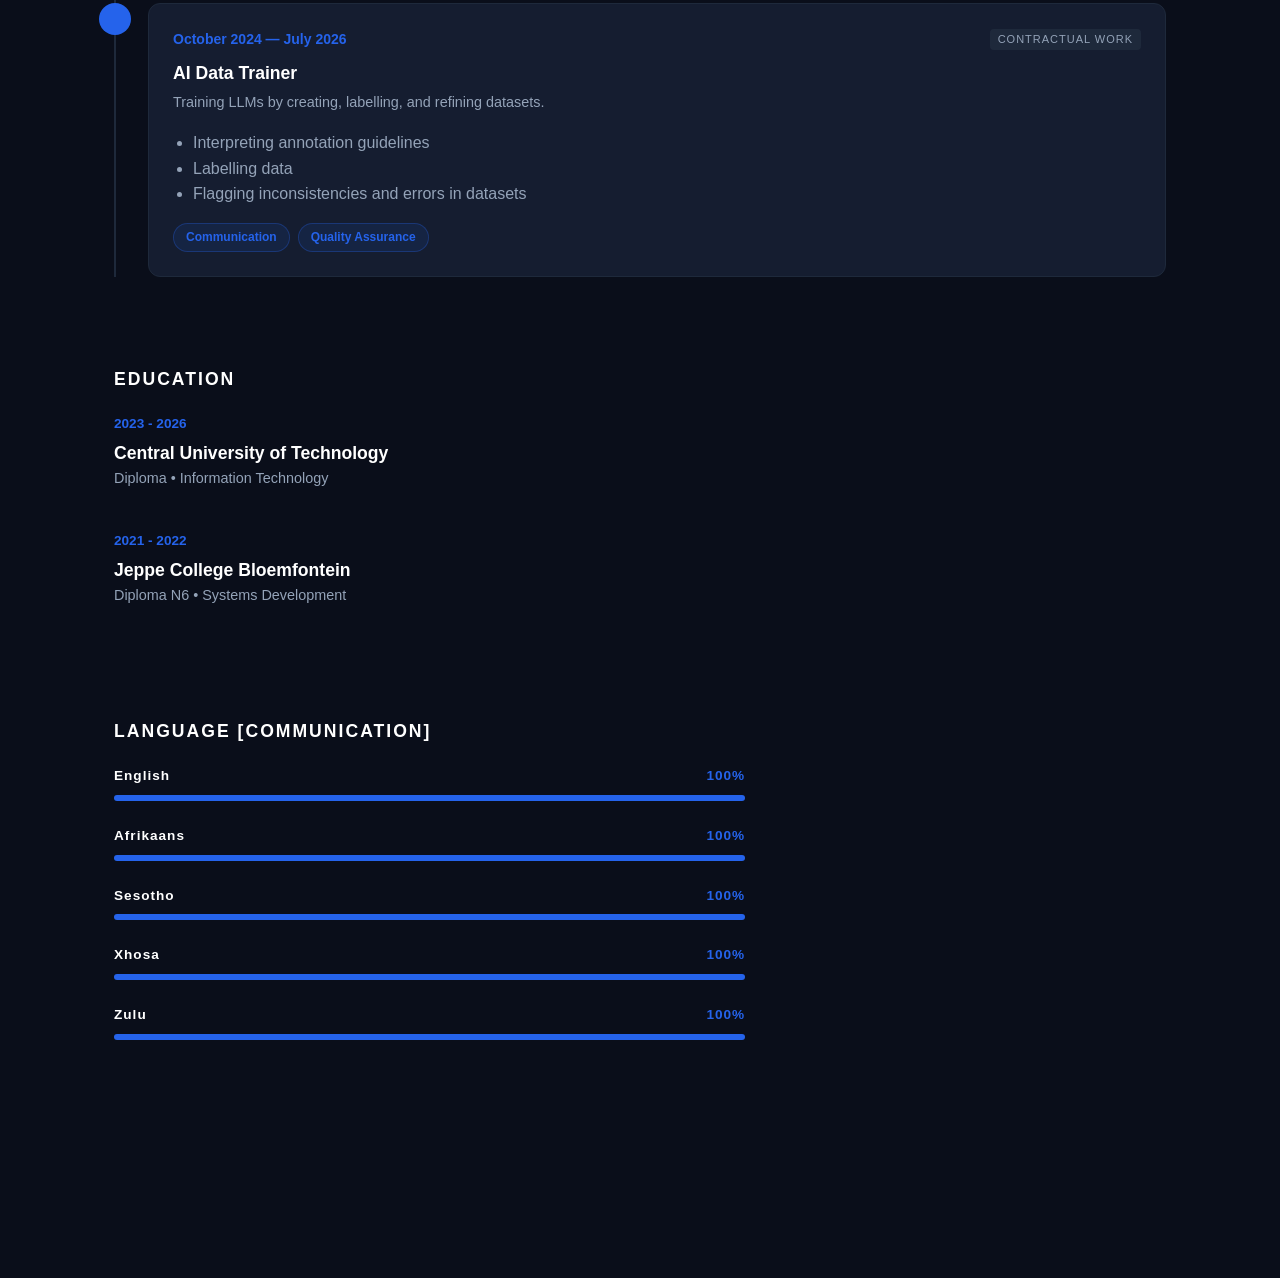
==== commit 64eae796: "Publish portfolio updates" ====
--- a/index.html
+++ b/index.html
@@ -26,7 +26,7 @@
         <span class="greeting">HELLO I AM</span>
         <h1 class="hero-name">ITSHEPELENG LERATO</h1>
 
-        <h3>Freelance Software Developer</h3>
+        <h3>Software Developer</h3>
         <h5>Based in Bloemfontein, South Africa </h5><br><br>
         <div class="profile-links">
           <a class="profile-github-link" href="https://github.com/Itshepeleng" target="_blank" rel="noopener noreferrer" aria-label="Visit GitHub profile">
@@ -48,12 +48,12 @@
         <div class="section-block">
           <h2 class="section-title">ABOUT ME</h2>
           <p class="bio-text">
-           I am a Software Developer dedicated to building clean, scalable, and highly efficient applications. With a strong foundation in both frontend design and backend architecture, I enjoy bridging the gap between complex technical problems and seamless user experiences. 
-
-I specialize in working with modern web technologies, optimizing application performance, and writing clean, maintainable code. Beyond writing syntax, I am passionate about collaborative problem-solving, continuous learning, and building software that delivers tangible value to users.
-          </p>
+           I am a <b>Software Developer</b> dedicated to building clean, scalable, and highly efficient applications. With a strong foundation in both frontend interfaces and backend architecture, I specialize in bridging the gap between complex system logic and seamless user experiences.
+          <br>
+            My primary toolkit includes <b>C#, JS, Flutter</b>, with a core focus on optimizing application performance and writing maintainable code. Beyond the syntax, I am driven by collaborative problem-solving and engineering software that delivers tangible, real-world value.
+          </p><br>
           <a class="take-a-look-btn" href="projects.html">View my work</a>
-          <br>
+          <br><br>
           <p class="bio-text">
             I am currently pursuing a Diploma in Information Technology at the Central University of Technology, Bloemfontein. I have a strong foundation in programming, web development, and data analysis. I am eager to apply my skills and knowledge to real-world projects and contribute to the success of innovative initiatives. Navigate to the projects section to view some of my work.
         </div>
@@ -211,23 +211,37 @@
 
         <div class="progress-item">
           <div class="progress-label">
-            <span>ENGLISH</span>
-            <span>100%</span>
-          </div>
-          <div class="progress-bar-bg"><div class="progress-fill" style="width: 100%;"></div></div>
-        </div>
-
-        <div class="progress-item">
-          <div class="progress-label">
-            <span>AFRIKAANS</span>
-            <span>100%</span>
-          </div>
-          <div class="progress-bar-bg"><div class="progress-fill" style="width: 100%;"></div></div>
-        </div>
-
-        <div class="progress-item">
-          <div class="progress-label">
-            <span>SESOTHO</span>
+            <span>English</span>
+            <span>100%</span>
+          </div>
+          <div class="progress-bar-bg"><div class="progress-fill" style="width: 100%;"></div></div>
+        </div>
+
+        <div class="progress-item">
+          <div class="progress-label">
+            <span>Afrikaans</span>
+            <span>100%</span>
+          </div>
+          <div class="progress-bar-bg"><div class="progress-fill" style="width: 100%;"></div></div>
+        </div>
+
+        <div class="progress-item">
+          <div class="progress-label">
+            <span>Sesotho</span>
+            <span>100%</span>
+          </div>
+          <div class="progress-bar-bg"><div class="progress-fill" style="width: 100%;"></div></div>
+        </div>
+        <div class="progress-item">
+          <div class="progress-label">
+            <span>Xhosa</span>
+            <span>100%</span>
+          </div>
+          <div class="progress-bar-bg"><div class="progress-fill" style="width: 100%;"></div></div>
+        </div>
+        <div class="progress-item">
+          <div class="progress-label">
+            <span>Zulu</span>
             <span>100%</span>
           </div>
           <div class="progress-bar-bg"><div class="progress-fill" style="width: 100%;"></div></div>
--- a/css/styles.css
+++ b/css/styles.css
@@ -141,6 +141,7 @@
   width: 48px;
   height: 48px;
   object-fit: contain;
+  filter: brightness(0) invert(1);
 }
 
 .cv-download-link {
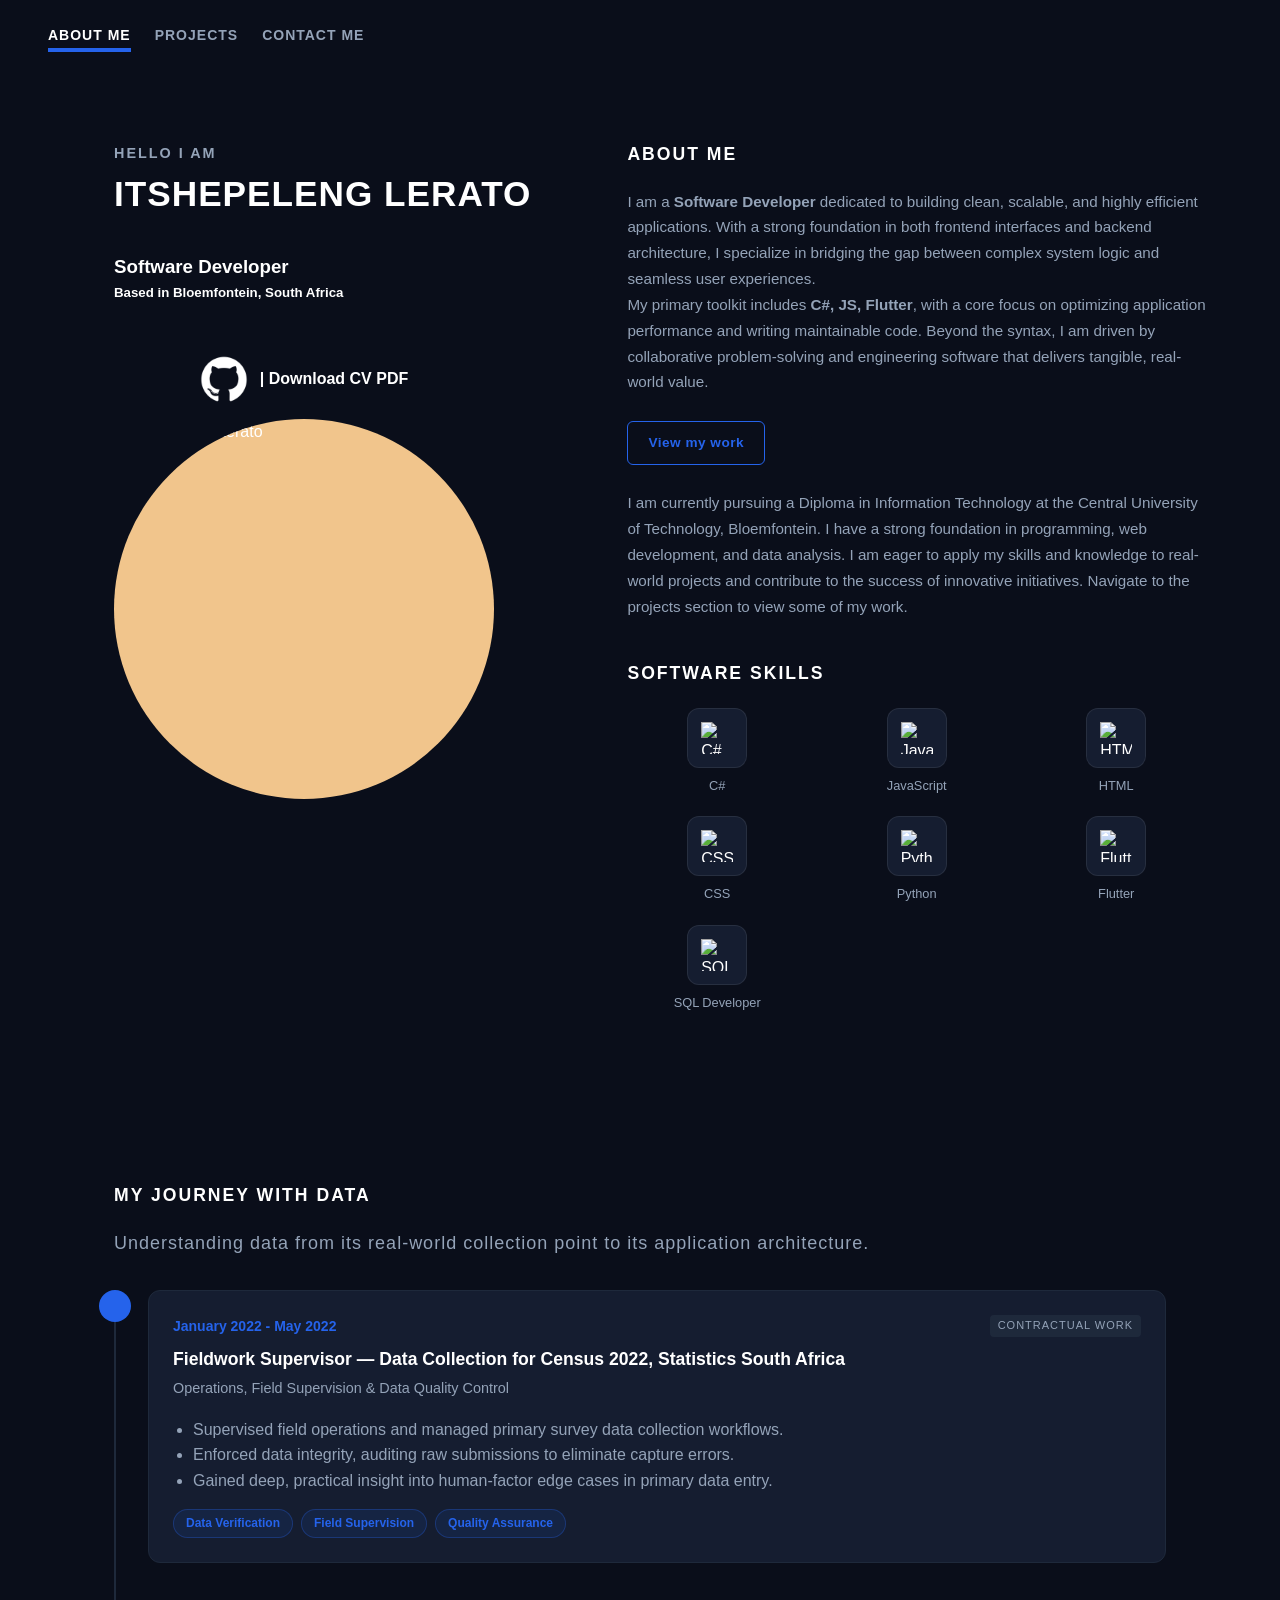
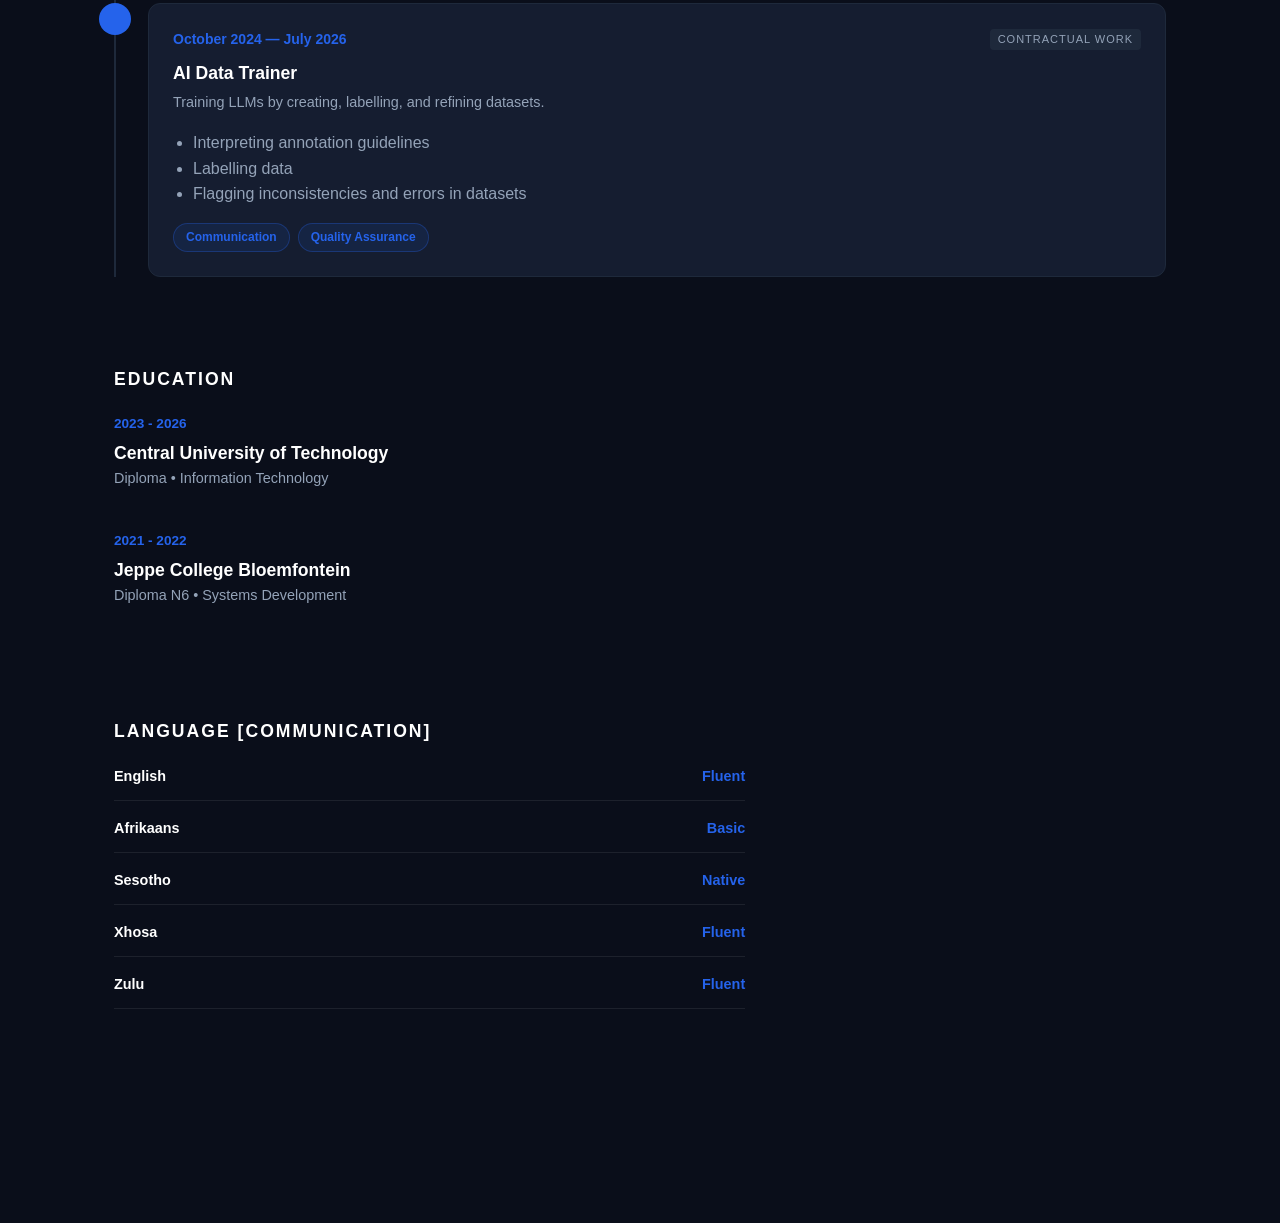
==== commit d9813d46: "Replace language bars with proficiency labels" ====
--- a/index.html
+++ b/index.html
@@ -4,7 +4,7 @@
   <meta charset="UTF-8" />
   <meta name="viewport" content="width=device-width, initial-scale=1.0"/>
   <title>Itshepeleng Lerato Portfolio</title>
-  <link rel="stylesheet" href="css/styles.css" />
+  <link rel="stylesheet" href="css/styles.css?v=64eae79" />
 </head>
 <body>
 
@@ -32,7 +32,7 @@
           <a class="profile-github-link" href="https://github.com/Itshepeleng" target="_blank" rel="noopener noreferrer" aria-label="Visit GitHub profile">
             <img src="assets/images/GitHub.png" alt="" />
           </a>
-          <a class="cv-download-link" href="assets/documents/Itshepeleng%20Lerato%20CV1.pdf" download="Itshepeleng Lerato CV1.pdf">     |     Download CV PDF</a>
+          <a class="cv-download-link" href="assets/documents/Itshepeleng%20Lerato%20CV1.pdf" download="Itshepeleng Lerato CV1.pdf" target="_blank">     |     Download CV PDF</a>
         </div>
         <!-- <div class="social-links">
           <a href="https://instagram.com" target="_blank" aria-label="Instagram"><i class="fab fa-instagram"></i></a>
@@ -208,44 +208,28 @@
     <section class="split-section">
       <div class="content-left">
         <h2 class="section-title">LANGUAGE [COMMUNICATION]</h2>
-
-        <div class="progress-item">
-          <div class="progress-label">
-            <span>English</span>
-            <span>100%</span>
-          </div>
-          <div class="progress-bar-bg"><div class="progress-fill" style="width: 100%;"></div></div>
-        </div>
-
-        <div class="progress-item">
-          <div class="progress-label">
-            <span>Afrikaans</span>
-            <span>100%</span>
-          </div>
-          <div class="progress-bar-bg"><div class="progress-fill" style="width: 100%;"></div></div>
-        </div>
-
-        <div class="progress-item">
-          <div class="progress-label">
-            <span>Sesotho</span>
-            <span>100%</span>
-          </div>
-          <div class="progress-bar-bg"><div class="progress-fill" style="width: 100%;"></div></div>
-        </div>
-        <div class="progress-item">
-          <div class="progress-label">
-            <span>Xhosa</span>
-            <span>100%</span>
-          </div>
-          <div class="progress-bar-bg"><div class="progress-fill" style="width: 100%;"></div></div>
-        </div>
-        <div class="progress-item">
-          <div class="progress-label">
-            <span>Zulu</span>
-            <span>100%</span>
-          </div>
-          <div class="progress-bar-bg"><div class="progress-fill" style="width: 100%;"></div></div>
-        </div>
+        <dl class="language-list">
+          <div class="language-item">
+            <dt>English</dt>
+            <dd>Fluent</dd>
+          </div>
+          <div class="language-item">
+            <dt>Afrikaans</dt>
+            <dd>Basic</dd>
+          </div>
+          <div class="language-item">
+            <dt>Sesotho</dt>
+            <dd>Native</dd>
+          </div>
+          <div class="language-item">
+            <dt>Xhosa</dt>
+            <dd>Fluent</dd>
+          </div>
+          <div class="language-item">
+            <dt>Zulu</dt>
+            <dd>Fluent</dd>
+          </div>
+        </dl>
       </div>
 
       <!-- <div class="content-right">
--- a/css/styles.css
+++ b/css/styles.css
@@ -276,35 +276,25 @@
   line-height: 1.5;
 }
 
-/* Language Progress Bars */
-.progress-item {
-  margin-bottom: 24px;
-}
-
-.progress-label {
+/* Language proficiency list */
+.language-list {
+  display: grid;
+  gap: 16px;
+}
+
+.language-item {
   display: flex;
   justify-content: space-between;
-  font-size: 0.85rem;
+  align-items: baseline;
+  gap: 16px;
+  padding-bottom: 12px;
+  border-bottom: 1px solid var(--card-border);
+  font-size: 0.9rem;
   font-weight: 600;
-  letter-spacing: 1px;
-  margin-bottom: 8px;
-}
-
-.progress-label span:last-child {
+}
+
+.language-item dd {
   color: var(--accent-blue);
-}
-
-.progress-bar-bg {
-  width: 100%;
-  height: 6px;
-  background: var(--card-border);
-  border-radius: 3px;
-  overflow: hidden;
-}
-
-.progress-fill {
-  height: 100%;
-  background: var(--accent-blue);
 }
 
 /*old projects page css*/
